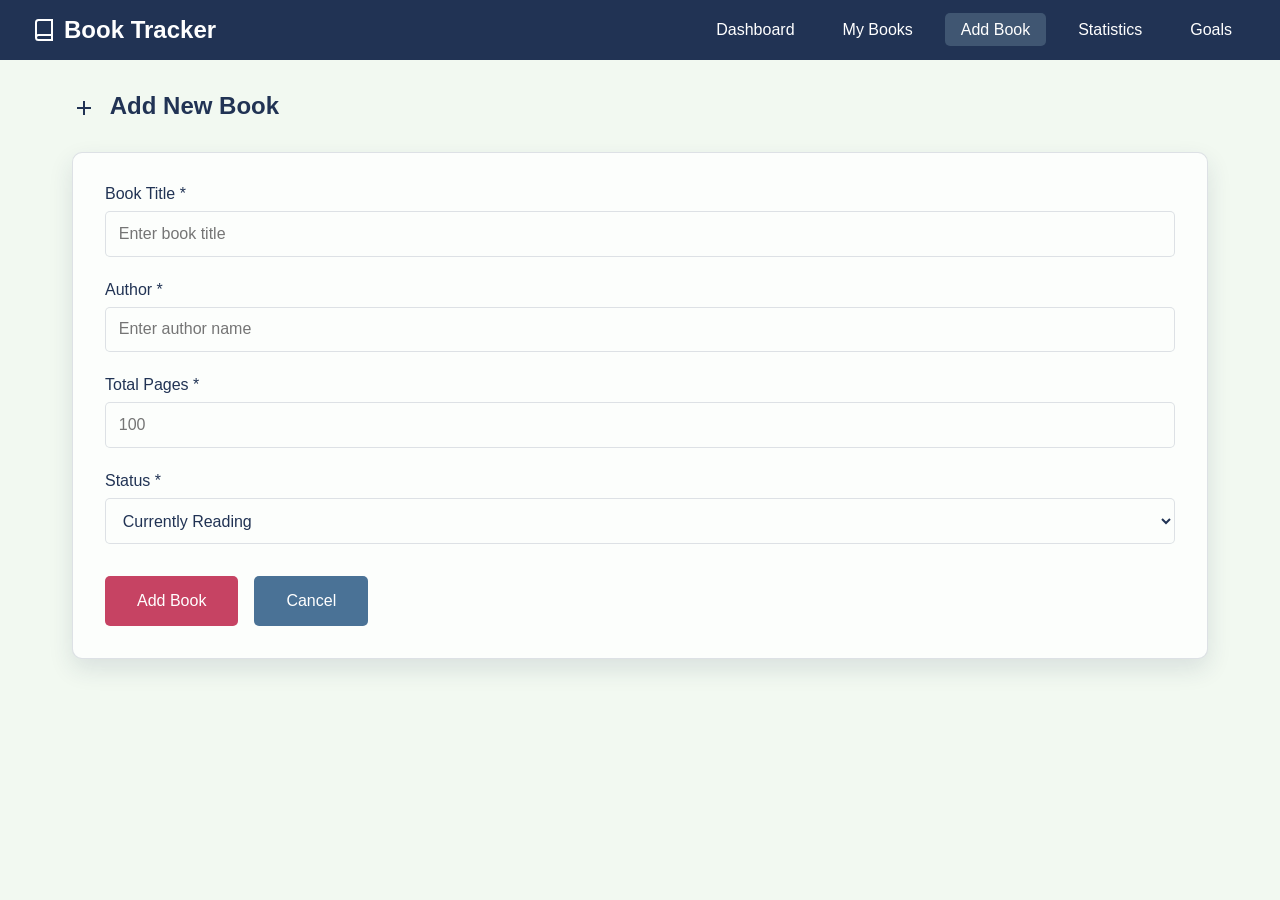
==== add-book.html @ fb0ed9f9 "Initial commit" ====
<!DOCTYPE html>
<html lang="en">
<head>
    <meta charset="UTF-8">
    <meta name="viewport" content="width=device-width, initial-scale=1.0">
    <title>Add Book - Book Tracker</title>
    <link rel="stylesheet" href="css/styles.css">
</head>
<body>
    <nav class="navbar">
        <h1>
            <svg class="icon" viewBox="0 0 24 24" fill="none" stroke="currentColor" stroke-width="2">
                <path d="M4 19.5A2.5 2.5 0 0 1 6.5 17H20"></path>
                <path d="M6.5 2H20v20H6.5A2.5 2.5 0 0 1 4 19.5v-15A2.5 2.5 0 0 1 6.5 2z"></path>
            </svg>
            Book Tracker
        </h1>
        <ul>
            <li><a href="index.html">Dashboard</a></li>
            <li><a href="books.html">My Books</a></li>
            <li><a href="add-book.html" class="active">Add Book</a></li>
            <li><a href="stats.html">Statistics</a></li>
            <li><a href="goals.html">Goals</a></li>
        </ul>
    </nav>

    <div class="container">
        <h2>
            <svg class="icon" viewBox="0 0 24 24" fill="none" stroke="currentColor" stroke-width="2">
                <line x1="12" y1="5" x2="12" y2="19"></line>
                <line x1="5" y1="12" x2="19" y2="12"></line>
            </svg>
            Add New Book
        </h2>
        
        <div class="section">
            <form id="addBookForm">
                <div class="form-group">
                    <label for="title">Book Title *</label>
                    <input type="text" id="title" required placeholder="Enter book title">
                </div>
                
                <div class="form-group">
                    <label for="author">Author *</label>
                    <input type="text" id="author" required placeholder="Enter author name">
                </div>
                
                <div class="form-group">
                    <label for="totalPages">Total Pages *</label>
                    <input type="number" id="totalPages" min="1" required placeholder="100">
                </div>
                
                <div class="form-group">
                    <label for="status">Status *</label>
                    <select id="status" required>
                        <option value="want">Want to Read</option>
                        <option value="reading" selected>Currently Reading</option>
                        <option value="finished">Finished</option>
                    </select>
                </div>
                
                <div class="form-actions">
                    <button type="submit" class="btn btn-primary">Add Book</button>
                    <a href="books.html" class="btn btn-secondary">Cancel</a>
                </div>
            </form>
        </div>
    </div>

    <script src="js/app.js"></script>
</body>
</html>
---- css/styles.css ----
:root {
    --bg-main: #F2F9F1;
    --bg-soft: #ABD1D9;
    --accent: #4A7296;
    --accent-strong: #213354;
    --accent-pop: #C64363;
    --surface: #FCFEFC;
    --surface-muted: #E7F2F4;
    --border-soft: rgba(33, 51, 84, 0.14);
    --shadow-soft: rgba(33, 51, 84, 0.12);
    --text-main: #213354;
    --text-muted: rgba(33, 51, 84, 0.72);
    --white: #FFFFFF;
}

* {
    margin: 0;
    padding: 0;
    box-sizing: border-box;
}

body {
    font-family: 'Segoe UI', Tahoma, Geneva, Verdana, sans-serif;
    background-color: var(--bg-main);
    color: var(--text-main);
}

.navbar {
    background-color: var(--accent-strong);
    color: var(--white);
    padding: 1rem 2rem;
    display: flex;
    justify-content: space-between;
    align-items: center;
    gap: 1rem;
    flex-wrap: wrap;
}

.navbar h1 {
    font-size: 1.5rem;
    display: flex;
    align-items: center;
}

.navbar ul {
    display: flex;
    flex-wrap: wrap;
    list-style: none;
    gap: 1rem;
}

.navbar a {
    color: var(--white);
    text-decoration: none;
    padding: 0.5rem 1rem;
    border-radius: 5px;
    transition: background-color 0.3s;
}

.navbar a:hover,
.navbar a.active {
    background-color: rgba(171, 209, 217, 0.22);
}

.container {
    max-width: 1200px;
    margin: 2rem auto;
    padding: 0 2rem;
}

h2 {
    margin-bottom: 2rem;
    color: var(--accent-strong);
}

.stats-grid {
    display: grid;
    grid-template-columns: repeat(auto-fit, minmax(200px, 1fr));
    gap: 1.5rem;
    margin-bottom: 2rem;
}

.stat-card {
    background: var(--surface);
    padding: 2rem;
    border-radius: 10px;
    border: 1px solid var(--border-soft);
    box-shadow: 0 10px 24px var(--shadow-soft);
    text-align: center;
}

.stat-card h3 {
    font-size: 2.5rem;
    color: var(--accent);
    margin-bottom: 0.5rem;
}

.stat-card p {
    color: var(--text-muted);
    font-size: 0.9rem;
}

.section {
    background: var(--surface);
    padding: 2rem;
    border-radius: 10px;
    border: 1px solid var(--border-soft);
    box-shadow: 0 10px 24px var(--shadow-soft);
    margin-bottom: 2rem;
}

.section h3 {
    margin-bottom: 1rem;
    color: var(--accent-strong);
}

.book-card {
    background: var(--surface-muted);
    padding: 1.5rem;
    border-radius: 8px;
    margin-bottom: 1rem;
    border-left: 4px solid var(--accent-pop);
}

.book-card h4 {
    color: var(--accent-strong);
    margin-bottom: 0.5rem;
}

.book-card p {
    color: var(--text-muted);
    font-size: 0.9rem;
    margin: 0.3rem 0;
}

.progress-bar {
    background: rgba(170, 179, 150, 0.28);
    height: 20px;
    border-radius: 10px;
    margin: 1rem 0;
    overflow: hidden;
}

.progress-fill {
    background: var(--accent);
    height: 100%;
    transition: width 0.3s;
}

.quick-actions {
    display: flex;
    flex-wrap: wrap;
    gap: 1rem;
    margin-top: 2rem;
}

.filter-buttons {
    display: flex;
    flex-wrap: wrap;
    gap: 0.75rem;
    margin-bottom: 1.5rem;
}

.btn {
    padding: 1rem 2rem;
    border: none;
    border-radius: 5px;
    text-decoration: none;
    cursor: pointer;
    font-size: 1rem;
    transition: transform 0.2s;
    display: inline-flex;
    align-items: center;
    justify-content: center;
}

.btn:hover {
    transform: translateY(-2px);
}

.btn-primary {
    background-color: var(--accent-pop);
    color: var(--white);
}

.btn-secondary {
    background-color: var(--accent);
    color: var(--white);
}

.form-group {
    margin-bottom: 1.5rem;
}

.form-group label {
    display: block;
    margin-bottom: 0.5rem;
    color: var(--accent-strong);
    font-weight: 500;
}

.form-group input,
.form-group select {
    width: 100%;
    padding: 0.8rem;
    border: 1px solid var(--border-soft);
    border-radius: 5px;
    font-size: 1rem;
    background: var(--surface);
    color: var(--text-main);
}

.form-group input:focus,
.form-group select:focus {
    outline: none;
    border-color: var(--accent);
    box-shadow: 0 0 0 3px rgba(171, 209, 217, 0.4);
}

.book-list {
    display: grid;
    gap: 1rem;
}

.book-item {
    background: var(--surface);
    padding: 1.5rem;
    border-radius: 8px;
    border: 1px solid var(--border-soft);
    box-shadow: 0 10px 24px var(--shadow-soft);
    display: flex;
    justify-content: space-between;
    align-items: center;
    gap: 1rem;
}

.book-info h4 {
    color: var(--accent-strong);
    margin-bottom: 0.5rem;
}

.book-info p {
    color: var(--text-muted);
    font-size: 0.9rem;
}

.book-actions {
    display: flex;
    flex-wrap: wrap;
    gap: 0.5rem;
}

.btn-small {
    padding: 0.5rem 1rem;
    font-size: 0.9rem;
}

.btn-danger {
    background-color: var(--accent-strong);
    color: var(--white);
}

.status-badge {
    display: inline-block;
    padding: 0.3rem 0.8rem;
    border-radius: 15px;
    font-size: 0.85rem;
    font-weight: 500;
}

.status-want {
    background-color: rgba(198, 67, 99, 0.14);
    color: var(--accent-pop);
}

.status-reading {
    background-color: var(--accent);
    color: var(--white);
}

.status-finished {
    background-color: var(--accent-strong);
    color: var(--white);
}

.icon {
    width: 24px;
    height: 24px;
    display: inline-block;
    vertical-align: middle;
    margin-right: 8px;
    flex-shrink: 0;
}

.icon-small {
    width: 18px;
    height: 18px;
    display: inline-block;
    vertical-align: middle;
    margin-right: 6px;
    flex-shrink: 0;
}

.stat-icon {
    width: 32px;
    height: 32px;
    margin-bottom: 12px;
    stroke: var(--accent);
}

h2 .icon,
h3 .icon-small {
    vertical-align: middle;
}

.btn .icon-small {
    margin-right: 6px;
}

label .icon-small {
    vertical-align: middle;
    margin-right: 4px;
}

.goal-card {
    background: var(--surface-muted);
    padding: 1.5rem;
    border-radius: 8px;
    margin-bottom: 1rem;
    border-left: 4px solid var(--accent-pop);
}

.goal-header {
    display: flex;
    justify-content: space-between;
    align-items: center;
    gap: 1rem;
    margin-bottom: 1rem;
    font-weight: 500;
}

.goal-percentage {
    font-size: 1.2rem;
    color: var(--accent-pop);
    font-weight: 600;
}

#goalsProgress h3 {
    margin-bottom: 1.5rem;
    display: flex;
    align-items: center;
}

#goalsProgress p {
    text-align: center;
    color: var(--text-muted);
}

#goalsProgress a {
    color: var(--accent-pop);
    text-decoration: none;
}

#goalsProgress a:hover {
    text-decoration: underline;
}

.info-text {
    color: var(--text-muted);
    margin-bottom: 2rem;
    padding: 1rem;
    background: var(--surface-muted);
    border-radius: 5px;
    border-left: 3px solid var(--accent-pop);
}

.form-group small {
    display: block;
    margin-top: 0.5rem;
    color: var(--text-muted);
    font-size: 0.85rem;
}

.form-actions {
    display: flex;
    flex-wrap: wrap;
    gap: 1rem;
    margin-top: 2rem;
}

.tips {
    background: rgba(171, 209, 217, 0.22);
    border-left: 4px solid var(--accent);
}

.tips h3 {
    color: var(--accent);
    margin-bottom: 1rem;
    display: flex;
    align-items: center;
}

.tips ul {
    list-style: disc;
    padding-left: 1.5rem;
}

.tips li {
    padding: 0.5rem 0;
}

@media (max-width: 768px) {
    .container {
        padding: 0 1rem;
    }

    .navbar {
        padding: 1rem;
        align-items: flex-start;
    }

    .book-item,
    .goal-header {
        flex-direction: column;
        align-items: flex-start;
    }

    .book-actions,
    .quick-actions,
    .form-actions {
        width: 100%;
    }

    .book-actions .btn,
    .quick-actions .btn,
    .form-actions .btn {
        width: 100%;
    }
}
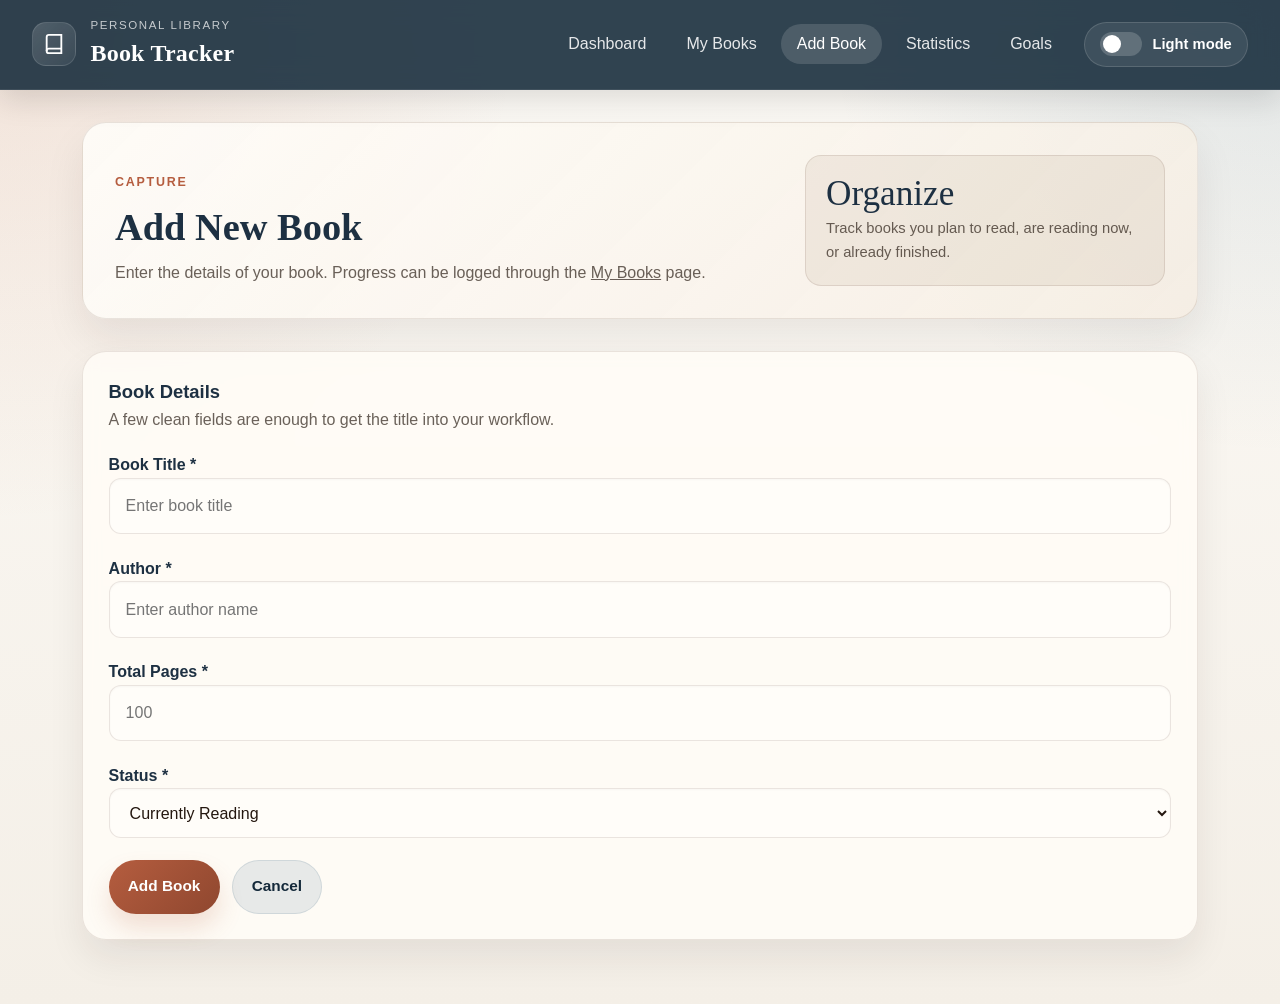
==== commit 4c17a389: ""done"" ====
--- a/add-book.html
+++ b/add-book.html
@@ -8,32 +8,53 @@
 </head>
 <body>
     <nav class="navbar">
-        <h1>
-            <svg class="icon" viewBox="0 0 24 24" fill="none" stroke="currentColor" stroke-width="2">
-                <path d="M4 19.5A2.5 2.5 0 0 1 6.5 17H20"></path>
-                <path d="M6.5 2H20v20H6.5A2.5 2.5 0 0 1 4 19.5v-15A2.5 2.5 0 0 1 6.5 2z"></path>
-            </svg>
-            Book Tracker
-        </h1>
-        <ul>
-            <li><a href="index.html">Dashboard</a></li>
-            <li><a href="books.html">My Books</a></li>
-            <li><a href="add-book.html" class="active">Add Book</a></li>
-            <li><a href="stats.html">Statistics</a></li>
-            <li><a href="goals.html">Goals</a></li>
-        </ul>
+        <div class="brand">
+            <div class="brand-mark">
+                <svg class="icon" viewBox="0 0 24 24" fill="none" stroke="currentColor" stroke-width="2">
+                    <path d="M4 19.5A2.5 2.5 0 0 1 6.5 17H20"></path>
+                    <path d="M6.5 2H20v20H6.5A2.5 2.5 0 0 1 4 19.5v-15A2.5 2.5 0 0 1 6.5 2z"></path>
+                </svg>
+            </div>
+            <div class="brand-copy">
+                <span class="brand-kicker">Personal Library</span>
+                <h1>Book Tracker</h1>
+            </div>
+        </div>
+        <div class="nav-actions">
+            <ul>
+                <li><a href="index.html">Dashboard</a></li>
+                <li><a href="books.html">My Books</a></li>
+                <li><a href="add-book.html" class="active">Add Book</a></li>
+                <li><a href="stats.html">Statistics</a></li>
+                <li><a href="goals.html">Goals</a></li>
+            </ul>
+            <button type="button" class="theme-toggle" id="themeToggle" aria-label="Toggle color theme">
+                <span class="theme-toggle-track" aria-hidden="true"><span class="theme-toggle-thumb"></span></span>
+                <span class="theme-toggle-label" data-theme-label>Light mode</span>
+            </button>
+        </div>
     </nav>
 
     <div class="container">
-        <h2>
-            <svg class="icon" viewBox="0 0 24 24" fill="none" stroke="currentColor" stroke-width="2">
-                <line x1="12" y1="5" x2="12" y2="19"></line>
-                <line x1="5" y1="12" x2="19" y2="12"></line>
-            </svg>
-            Add New Book
-        </h2>
-        
+        <section class="page-intro">
+            <div class="page-intro-copy">
+                <span class="eyebrow">Capture</span>
+                <h2>Add New Book</h2>
+                <p>Enter the details of your book. Progress can be logged through the <a href="books.html">My Books</a> page.
+            </div>
+            <div class="hero-panel">
+                <p class="hero-metric">Organize</p>
+                <p class="hero-metric-label">Track books you plan to read, are reading now, or already finished.</p>
+            </div>
+        </section>
+
         <div class="section">
+            <div class="section-header">
+                <div>
+                    <h3>Book Details</h3>
+                    <p class="section-subtitle">A few clean fields are enough to get the title into your workflow.</p>
+                </div>
+            </div>
             <form id="addBookForm">
                 <div class="form-group">
                     <label for="title">Book Title *</label>
--- a/css/styles.css
+++ b/css/styles.css
@@ -1,16 +1,53 @@
 :root {
-    --bg-main: #F2F9F1;
-    --bg-soft: #ABD1D9;
-    --accent: #4A7296;
-    --accent-strong: #213354;
-    --accent-pop: #C64363;
-    --surface: #FCFEFC;
-    --surface-muted: #E7F2F4;
-    --border-soft: rgba(33, 51, 84, 0.14);
-    --shadow-soft: rgba(33, 51, 84, 0.12);
-    --text-main: #213354;
-    --text-muted: rgba(33, 51, 84, 0.72);
-    --white: #FFFFFF;
+    color-scheme: light;
+    --bg-main: #f4efe7;
+    --bg-accent: radial-gradient(circle at top left, rgba(195, 119, 84, 0.18), transparent 32%), radial-gradient(circle at top right, rgba(33, 83, 115, 0.12), transparent 28%), linear-gradient(180deg, #fcfaf6 0%, #f4efe7 100%);
+    --surface: rgba(255, 252, 246, 0.88);
+    --surface-strong: #fffdf9;
+    --surface-muted: #f5ede2;
+    --surface-inset: rgba(124, 88, 60, 0.08);
+    --border-soft: rgba(81, 54, 38, 0.12);
+    --border-strong: rgba(81, 54, 38, 0.22);
+    --shadow-soft: rgba(43, 31, 22, 0.08);
+    --shadow-strong: rgba(43, 31, 22, 0.14);
+    --text-main: #24170f;
+    --text-muted: rgba(36, 23, 15, 0.68);
+    --heading: #1d3042;
+    --accent: #215373;
+    --accent-strong: #14293a;
+    --accent-pop: #b55d3f;
+    --accent-pop-strong: #8f472f;
+    --success: #2f6d55;
+    --warning: #9a6b17;
+    --white: #ffffff;
+    --focus-ring: rgba(33, 83, 115, 0.22);
+    --radius-lg: 24px;
+    --radius-md: 16px;
+    --radius-sm: 12px;
+}
+
+[data-theme="dark"] {
+    color-scheme: dark;
+    --bg-main: #10161d;
+    --bg-accent: radial-gradient(circle at top left, rgba(181, 93, 63, 0.22), transparent 28%), radial-gradient(circle at top right, rgba(78, 145, 188, 0.16), transparent 30%), linear-gradient(180deg, #141b23 0%, #0f151c 100%);
+    --surface: rgba(20, 27, 35, 0.9);
+    --surface-strong: #18212b;
+    --surface-muted: #111820;
+    --surface-inset: rgba(255, 255, 255, 0.05);
+    --border-soft: rgba(202, 221, 235, 0.1);
+    --border-strong: rgba(202, 221, 235, 0.18);
+    --shadow-soft: rgba(0, 0, 0, 0.28);
+    --shadow-strong: rgba(0, 0, 0, 0.36);
+    --text-main: #edf3f8;
+    --text-muted: rgba(237, 243, 248, 0.68);
+    --heading: #f8fbff;
+    --accent: #7bb8e2;
+    --accent-strong: #d9ebf8;
+    --accent-pop: #c86442;
+    --accent-pop-strong: #a14c30;
+    --success: #6dcc9d;
+    --warning: #e3b85b;
+    --focus-ring: rgba(123, 184, 226, 0.26);
 }
 
 * {
@@ -19,202 +56,461 @@
     box-sizing: border-box;
 }
 
+html {
+    scroll-behavior: smooth;
+}
+
 body {
-    font-family: 'Segoe UI', Tahoma, Geneva, Verdana, sans-serif;
+    min-height: 100vh;
+    font-family: "Segoe UI", "Helvetica Neue", Arial, sans-serif;
+    background: var(--bg-accent);
     background-color: var(--bg-main);
     color: var(--text-main);
+    line-height: 1.6;
+}
+
+a {
+    color: inherit;
+}
+
+button,
+input,
+select,
+textarea {
+    font: inherit;
+}
+
+button:focus-visible,
+a:focus-visible,
+input:focus-visible,
+select:focus-visible,
+textarea:focus-visible {
+    outline: 3px solid var(--focus-ring);
+    outline-offset: 2px;
 }
 
 .navbar {
-    background-color: var(--accent-strong);
+    position: sticky;
+    top: 0;
+    z-index: 20;
+    display: flex;
+    justify-content: space-between;
+    align-items: center;
+    gap: 1rem;
+    padding: 1rem 2rem;
+    background: rgba(20, 41, 58, 0.88);
+    backdrop-filter: blur(14px);
     color: var(--white);
-    padding: 1rem 2rem;
-    display: flex;
-    justify-content: space-between;
+    border-bottom: 1px solid rgba(255, 255, 255, 0.08);
+    box-shadow: 0 10px 30px rgba(0, 0, 0, 0.12);
+}
+
+.brand {
+    display: flex;
+    align-items: center;
+    gap: 0.9rem;
+}
+
+.brand-mark {
+    display: inline-flex;
+    align-items: center;
+    justify-content: center;
+    width: 44px;
+    height: 44px;
+    border-radius: 14px;
+    background: linear-gradient(135deg, rgba(255, 255, 255, 0.16), rgba(255, 255, 255, 0.06));
+    border: 1px solid rgba(255, 255, 255, 0.12);
+}
+
+.navbar h1 {
+    font-family: Georgia, "Times New Roman", serif;
+    font-size: 1.5rem;
+    font-weight: 700;
+    letter-spacing: 0.01em;
+    display: flex;
+    align-items: center;
+}
+
+.brand-copy {
+    display: flex;
+    flex-direction: column;
+}
+
+.brand-kicker {
+    font-size: 0.72rem;
+    letter-spacing: 0.14em;
+    text-transform: uppercase;
+    color: rgba(255, 255, 255, 0.72);
+}
+
+.nav-actions {
+    display: flex;
     align-items: center;
     gap: 1rem;
     flex-wrap: wrap;
-}
-
-.navbar h1 {
-    font-size: 1.5rem;
-    display: flex;
-    align-items: center;
+    justify-content: flex-end;
 }
 
 .navbar ul {
     display: flex;
     flex-wrap: wrap;
     list-style: none;
-    gap: 1rem;
+    gap: 0.5rem;
 }
 
 .navbar a {
-    color: var(--white);
+    color: rgba(255, 255, 255, 0.88);
     text-decoration: none;
-    padding: 0.5rem 1rem;
-    border-radius: 5px;
-    transition: background-color 0.3s;
+    padding: 0.7rem 1rem;
+    border-radius: 999px;
+    transition: background-color 0.2s ease, color 0.2s ease, transform 0.2s ease;
 }
 
 .navbar a:hover,
 .navbar a.active {
-    background-color: rgba(171, 209, 217, 0.22);
+    background-color: rgba(255, 255, 255, 0.14);
+    color: var(--white);
+}
+
+.theme-toggle {
+    display: inline-flex;
+    align-items: center;
+    gap: 0.65rem;
+    padding: 0.6rem 0.95rem;
+    border-radius: 999px;
+    border: 1px solid rgba(255, 255, 255, 0.14);
+    background: rgba(255, 255, 255, 0.08);
+    color: var(--white);
+    cursor: pointer;
+    transition: background-color 0.2s ease, transform 0.2s ease, border-color 0.2s ease;
+}
+
+.theme-toggle:hover {
+    transform: translateY(-1px);
+    background: rgba(255, 255, 255, 0.14);
+}
+
+.theme-toggle-track {
+    position: relative;
+    width: 42px;
+    height: 24px;
+    border-radius: 999px;
+    background: rgba(255, 255, 255, 0.18);
+}
+
+.theme-toggle-thumb {
+    position: absolute;
+    top: 3px;
+    left: 3px;
+    width: 18px;
+    height: 18px;
+    border-radius: 50%;
+    background: var(--white);
+    transition: transform 0.2s ease;
+}
+
+[data-theme="dark"] .theme-toggle-thumb {
+    transform: translateX(18px);
+}
+
+.theme-toggle-label {
+    font-size: 0.92rem;
+    font-weight: 600;
 }
 
 .container {
-    max-width: 1200px;
-    margin: 2rem auto;
-    padding: 0 2rem;
+    max-width: 1180px;
+    margin: 0 auto;
+    padding: 2rem;
+}
+
+.page-intro {
+    display: grid;
+    grid-template-columns: minmax(0, 1.7fr) minmax(240px, 360px);
+    justify-content: space-between;
+    align-items: end;
+    gap: 2rem;
+    padding: 2rem;
+    margin-bottom: 2rem;
+    border-radius: var(--radius-lg);
+    background: linear-gradient(135deg, rgba(255, 253, 249, 0.9), rgba(245, 237, 226, 0.86));
+    border: 1px solid var(--border-soft);
+    box-shadow: 0 20px 40px var(--shadow-soft);
+}
+
+[data-theme="dark"] .page-intro {
+    background: linear-gradient(135deg, rgba(24, 33, 43, 0.92), rgba(17, 24, 32, 0.88));
+}
+
+.page-intro-copy {
+    max-width: 680px;
+}
+
+.eyebrow {
+    display: inline-block;
+    margin-bottom: 0.8rem;
+    color: var(--accent-pop);
+    font-size: 0.78rem;
+    font-weight: 700;
+    letter-spacing: 0.14em;
+    text-transform: uppercase;
 }
 
 h2 {
+    margin-bottom: 0.75rem;
+    color: var(--heading);
+    font-family: Georgia, "Times New Roman", serif;
+    font-size: clamp(2rem, 3vw, 3rem);
+    line-height: 1.1;
+}
+
+.page-intro-copy p,
+.section-subtitle,
+.section-header p,
+.empty-state p,
+.info-text,
+.book-info p,
+.book-card p,
+.stat-card p,
+.form-group small,
+.sort-controls,
+.stat-trend,
+.hero-metric-label,
+.theme-hint,
+#goalsProgress p {
+    color: var(--text-muted);
+}
+
+.hero-panel {
+    min-width: 0;
+    width: 100%;
+    padding: 1.25rem;
+    border-radius: var(--radius-md);
+    background: var(--surface-inset);
+    border: 1px solid var(--border-soft);
+}
+
+.hero-metric {
+    font-size: 2.2rem;
+    line-height: 1;
+    color: var(--heading);
+    font-family: Georgia, "Times New Roman", serif;
+}
+
+.hero-metric-label {
+    margin-top: 0.4rem;
+    font-size: 0.92rem;
+}
+
+.hero-metric-note {
+    margin-top: 0.85rem;
+    font-size: 0.9rem;
+    color: var(--accent);
+    font-weight: 600;
+}
+
+.section {
+    background: var(--surface);
+    padding: 1.6rem;
+    border-radius: var(--radius-lg);
+    border: 1px solid var(--border-soft);
+    box-shadow: 0 18px 36px var(--shadow-soft);
     margin-bottom: 2rem;
-    color: var(--accent-strong);
+    backdrop-filter: blur(8px);
+}
+
+.section-header {
+    display: flex;
+    align-items: flex-start;
+    justify-content: space-between;
+    gap: 1rem;
+    margin-bottom: 1.25rem;
+}
+
+.section h3,
+#goalsProgress h3 {
+    display: flex;
+    align-items: center;
+    gap: 0.45rem;
+    color: var(--heading);
+    font-size: 1.15rem;
 }
 
 .stats-grid {
     display: grid;
-    grid-template-columns: repeat(auto-fit, minmax(200px, 1fr));
-    gap: 1.5rem;
-    margin-bottom: 2rem;
+    grid-template-columns: repeat(auto-fit, minmax(210px, 1fr));
+    gap: 1rem;
+}
+
+.container > .stats-grid {
+    margin-bottom: 1rem;
 }
 
 .stat-card {
-    background: var(--surface);
-    padding: 2rem;
-    border-radius: 10px;
+    padding: 1.4rem;
+    border-radius: var(--radius-md);
+    border: 1px solid var(--border-soft);
+    background: linear-gradient(180deg, var(--surface-strong), var(--surface));
+    box-shadow: inset 0 1px 0 rgba(255, 255, 255, 0.24);
+}
+
+.stat-card h3 {
+    margin: 0.8rem 0 0.2rem;
+    color: var(--heading);
+    font-size: 2.2rem;
+    line-height: 1;
+    font-family: Georgia, "Times New Roman", serif;
+}
+
+.stat-icon {
+    width: 36px;
+    height: 36px;
+    padding: 0.55rem;
+    border-radius: 12px;
+    background: rgba(33, 83, 115, 0.1);
+    stroke: var(--accent);
+}
+
+.stat-trend {
+    margin-top: 0.75rem;
+    font-size: 0.85rem;
+}
+
+.book-card,
+.goal-card {
+    background: linear-gradient(180deg, var(--surface-strong), var(--surface));
+    padding: 1.3rem;
+    border-radius: var(--radius-md);
+    margin-bottom: 1rem;
     border: 1px solid var(--border-soft);
     box-shadow: 0 10px 24px var(--shadow-soft);
-    text-align: center;
-}
-
-.stat-card h3 {
-    font-size: 2.5rem;
-    color: var(--accent);
-    margin-bottom: 0.5rem;
-}
-
-.stat-card p {
-    color: var(--text-muted);
-    font-size: 0.9rem;
-}
-
-.section {
-    background: var(--surface);
-    padding: 2rem;
-    border-radius: 10px;
-    border: 1px solid var(--border-soft);
-    box-shadow: 0 10px 24px var(--shadow-soft);
-    margin-bottom: 2rem;
-}
-
-.section h3 {
-    margin-bottom: 1rem;
-    color: var(--accent-strong);
-}
-
-.book-card {
-    background: var(--surface-muted);
-    padding: 1.5rem;
-    border-radius: 8px;
-    margin-bottom: 1rem;
-    border-left: 4px solid var(--accent-pop);
-}
-
-.book-card h4 {
-    color: var(--accent-strong);
-    margin-bottom: 0.5rem;
-}
-
-.book-card p {
-    color: var(--text-muted);
-    font-size: 0.9rem;
-    margin: 0.3rem 0;
+}
+
+.book-card h4,
+.book-info h4 {
+    color: var(--heading);
+    margin-bottom: 0.45rem;
+    font-size: 1.08rem;
 }
 
 .progress-bar {
-    background: rgba(170, 179, 150, 0.28);
-    height: 20px;
-    border-radius: 10px;
-    margin: 1rem 0;
+    background: var(--surface-inset);
+    height: 12px;
+    border-radius: 999px;
+    margin: 1rem 0 0.75rem;
     overflow: hidden;
 }
 
 .progress-fill {
-    background: var(--accent);
+    background: linear-gradient(90deg, var(--accent), var(--accent-pop));
     height: 100%;
-    transition: width 0.3s;
-}
-
-.quick-actions {
-    display: flex;
-    flex-wrap: wrap;
-    gap: 1rem;
-    margin-top: 2rem;
-}
-
-.filter-buttons {
+    border-radius: inherit;
+    transition: width 0.3s ease;
+}
+
+.quick-actions,
+.filter-buttons,
+.form-actions,
+.book-actions {
     display: flex;
     flex-wrap: wrap;
     gap: 0.75rem;
+}
+
+.filter-buttons {
+    margin-bottom: 1rem;
+}
+
+.sort-controls {
+    display: flex;
+    align-items: center;
+    gap: 0.75rem;
     margin-bottom: 1.5rem;
 }
 
+.sort-controls label,
+.form-group label,
+.meta-label,
+.notes-field {
+    color: var(--heading);
+    font-weight: 600;
+}
+
+.sort-controls select,
+.form-group input,
+.form-group select,
+.book-notes-input {
+    width: 100%;
+    padding: 0.9rem 1rem;
+    border: 1px solid var(--border-soft);
+    border-radius: var(--radius-sm);
+    background: var(--surface-strong);
+    color: var(--text-main);
+    box-shadow: inset 0 1px 2px rgba(0, 0, 0, 0.03);
+    transition: border-color 0.2s ease, box-shadow 0.2s ease, transform 0.2s ease;
+}
+
+.sort-controls select {
+    width: auto;
+    min-width: 190px;
+    max-height: fit-content;
+}
+
+.sort-controls select:focus,
+.form-group input:focus,
+.form-group select:focus,
+.book-notes-input:focus {
+    outline: none;
+    border-color: var(--accent);
+    box-shadow: 0 0 0 4px var(--focus-ring);
+}
+
 .btn {
-    padding: 1rem 2rem;
+    display: inline-flex;
+    align-items: center;
+    justify-content: center;
+    gap: 0.45rem;
+    padding: 0.85rem 1.2rem;
     border: none;
-    border-radius: 5px;
+    border-radius: 999px;
     text-decoration: none;
     cursor: pointer;
-    font-size: 1rem;
-    transition: transform 0.2s;
-    display: inline-flex;
-    align-items: center;
-    justify-content: center;
+    font-size: 0.96rem;
+    font-weight: 600;
+    transition: transform 0.2s ease, box-shadow 0.2s ease, background-color 0.2s ease;
 }
 
 .btn:hover {
-    transform: translateY(-2px);
+    transform: translateY(-1px);
 }
 
 .btn-primary {
-    background-color: var(--accent-pop);
+    background: linear-gradient(135deg, var(--accent-pop), var(--accent-pop-strong));
     color: var(--white);
+    box-shadow: 0 14px 24px rgba(181, 93, 63, 0.18);
 }
 
 .btn-secondary {
-    background-color: var(--accent);
-    color: var(--white);
-}
-
-.form-group {
-    margin-bottom: 1.5rem;
-}
-
-.form-group label {
-    display: block;
-    margin-bottom: 0.5rem;
+    background: rgba(33, 83, 115, 0.1);
     color: var(--accent-strong);
-    font-weight: 500;
-}
-
-.form-group input,
-.form-group select {
-    width: 100%;
-    padding: 0.8rem;
-    border: 1px solid var(--border-soft);
-    border-radius: 5px;
-    font-size: 1rem;
-    background: var(--surface);
-    color: var(--text-main);
-}
-
-.form-group input:focus,
-.form-group select:focus {
-    outline: none;
-    border-color: var(--accent);
-    box-shadow: 0 0 0 3px rgba(171, 209, 217, 0.4);
+    border: 1px solid rgba(33, 83, 115, 0.12);
+}
+
+[data-theme="dark"] .btn-secondary {
+    color: var(--accent-strong);
+    background: rgba(123, 184, 226, 0.12);
+    border-color: rgba(123, 184, 226, 0.16);
+}
+
+.btn-danger {
+    background: rgba(181, 93, 63, 0.12);
+    color: var(--accent-pop-strong);
+    border: 1px solid rgba(181, 93, 63, 0.18);
+}
+
+.btn-small {
+    padding: 0.65rem 1rem;
+    font-size: 0.9rem;
 }
 
 .book-list {
@@ -223,217 +519,227 @@
 }
 
 .book-item {
-    background: var(--surface);
-    padding: 1.5rem;
-    border-radius: 8px;
-    border: 1px solid var(--border-soft);
-    box-shadow: 0 10px 24px var(--shadow-soft);
+    background: linear-gradient(180deg, var(--surface-strong), var(--surface));
+    padding: 1.4rem;
+    border-radius: var(--radius-md);
+    border: 1px solid var(--border-soft);
+    box-shadow: 0 16px 30px var(--shadow-soft);
     display: flex;
     justify-content: space-between;
+    align-items: flex-start;
+    gap: 1.25rem;
+}
+
+.book-meta {
+    margin-top: 1rem;
+}
+
+.rating-row {
+    display: flex;
+    align-items: center;
+    flex-wrap: wrap;
+    gap: 0.6rem;
+    margin-bottom: 0.85rem;
+}
+
+.rating-stars {
+    display: inline-flex;
+    gap: 0.25rem;
+}
+
+.rating-star {
+    border: 1px solid var(--border-soft);
+    background: var(--surface-inset);
+    color: var(--text-muted);
+    cursor: pointer;
+    font-size: 1.25rem;
+    line-height: 1;
+    padding: 0.35rem 0.45rem;
+    border-radius: 999px;
+    transition: background-color 0.2s ease, color 0.2s ease, border-color 0.2s ease, transform 0.2s ease;
+}
+
+.rating-star:hover,
+.rating-star.is-active {
+    background: rgba(181, 93, 63, 0.12);
+    color: var(--accent-pop);
+    border-color: rgba(181, 93, 63, 0.22);
+    transform: translateY(-1px);
+}
+
+.book-notes-input {
+    min-height: 96px;
+    margin-top: 0.5rem;
+    resize: vertical;
+}
+
+.status-badge {
+    display: inline-flex;
+    align-items: center;
+    padding: 0.38rem 0.8rem;
+    border-radius: 999px;
+    font-size: 0.82rem;
+    font-weight: 700;
+    letter-spacing: 0.02em;
+    margin-top: 0.85rem;
+}
+
+.status-want {
+    background: rgba(181, 93, 63, 0.12);
+    color: var(--accent-pop);
+}
+
+.status-reading {
+    background: rgba(33, 83, 115, 0.12);
+    color: var(--accent);
+}
+
+.status-finished {
+    background: rgba(47, 109, 85, 0.14);
+    color: var(--success);
+}
+
+.goal-header {
+    display: flex;
+    justify-content: space-between;
     align-items: center;
     gap: 1rem;
-}
-
-.book-info h4 {
-    color: var(--accent-strong);
-    margin-bottom: 0.5rem;
-}
-
-.book-info p {
-    color: var(--text-muted);
-    font-size: 0.9rem;
-}
-
-.book-actions {
-    display: flex;
-    flex-wrap: wrap;
-    gap: 0.5rem;
-}
-
-.btn-small {
-    padding: 0.5rem 1rem;
-    font-size: 0.9rem;
-}
-
-.btn-danger {
-    background-color: var(--accent-strong);
-    color: var(--white);
-}
-
-.status-badge {
-    display: inline-block;
-    padding: 0.3rem 0.8rem;
-    border-radius: 15px;
-    font-size: 0.85rem;
+    margin-bottom: 1rem;
     font-weight: 500;
 }
 
-.status-want {
-    background-color: rgba(198, 67, 99, 0.14);
+.goal-percentage {
     color: var(--accent-pop);
-}
-
-.status-reading {
-    background-color: var(--accent);
-    color: var(--white);
-}
-
-.status-finished {
-    background-color: var(--accent-strong);
-    color: var(--white);
-}
-
-.icon {
-    width: 24px;
-    height: 24px;
+    font-weight: 700;
+}
+
+.form-group {
+    margin-bottom: 1.35rem;
+}
+
+.info-text {
+    margin-bottom: 1.6rem;
+    padding: 1rem 1.1rem;
+    background: var(--surface-muted);
+    border-radius: var(--radius-sm);
+    border: 1px solid var(--border-soft);
+}
+
+.tips {
+    background: linear-gradient(135deg, rgba(33, 83, 115, 0.08), rgba(181, 93, 63, 0.08));
+}
+
+.tips ul {
+    list-style: disc;
+    padding-left: 1.4rem;
+}
+
+.tips li {
+    padding: 0.35rem 0;
+}
+
+.empty-state {
+    text-align: center;
+    padding: 2rem 1rem;
+    border: 1px dashed var(--border-strong);
+    border-radius: var(--radius-md);
+    background: var(--surface-muted);
+}
+
+.empty-state-title {
+    color: var(--heading);
+    margin-bottom: 0.45rem;
+    font-size: 1.05rem;
+    font-weight: 700;
+}
+
+.empty-state .btn {
+    margin-top: 1rem;
+}
+
+.icon,
+.icon-small {
     display: inline-block;
     vertical-align: middle;
-    margin-right: 8px;
     flex-shrink: 0;
+}
+
+.icon {
+    width: 22px;
+    height: 22px;
 }
 
 .icon-small {
     width: 18px;
     height: 18px;
-    display: inline-block;
-    vertical-align: middle;
-    margin-right: 6px;
-    flex-shrink: 0;
-}
-
-.stat-icon {
-    width: 32px;
-    height: 32px;
-    margin-bottom: 12px;
-    stroke: var(--accent);
-}
-
-h2 .icon,
-h3 .icon-small {
-    vertical-align: middle;
-}
-
-.btn .icon-small {
-    margin-right: 6px;
-}
-
-label .icon-small {
-    vertical-align: middle;
-    margin-right: 4px;
-}
-
-.goal-card {
-    background: var(--surface-muted);
-    padding: 1.5rem;
-    border-radius: 8px;
-    margin-bottom: 1rem;
-    border-left: 4px solid var(--accent-pop);
-}
-
-.goal-header {
-    display: flex;
-    justify-content: space-between;
-    align-items: center;
-    gap: 1rem;
-    margin-bottom: 1rem;
-    font-weight: 500;
-}
-
-.goal-percentage {
-    font-size: 1.2rem;
-    color: var(--accent-pop);
-    font-weight: 600;
-}
-
-#goalsProgress h3 {
-    margin-bottom: 1.5rem;
-    display: flex;
-    align-items: center;
-}
-
-#goalsProgress p {
-    text-align: center;
-    color: var(--text-muted);
-}
-
-#goalsProgress a {
-    color: var(--accent-pop);
-    text-decoration: none;
-}
-
-#goalsProgress a:hover {
-    text-decoration: underline;
-}
-
-.info-text {
-    color: var(--text-muted);
-    margin-bottom: 2rem;
-    padding: 1rem;
-    background: var(--surface-muted);
-    border-radius: 5px;
-    border-left: 3px solid var(--accent-pop);
-}
-
-.form-group small {
-    display: block;
-    margin-top: 0.5rem;
-    color: var(--text-muted);
-    font-size: 0.85rem;
-}
-
-.form-actions {
-    display: flex;
-    flex-wrap: wrap;
-    gap: 1rem;
-    margin-top: 2rem;
-}
-
-.tips {
-    background: rgba(171, 209, 217, 0.22);
-    border-left: 4px solid var(--accent);
-}
-
-.tips h3 {
-    color: var(--accent);
-    margin-bottom: 1rem;
-    display: flex;
-    align-items: center;
-}
-
-.tips ul {
-    list-style: disc;
-    padding-left: 1.5rem;
-}
-
-.tips li {
-    padding: 0.5rem 0;
+}
+
+.sr-only {
+    position: absolute;
+    width: 1px;
+    height: 1px;
+    padding: 0;
+    margin: -1px;
+    overflow: hidden;
+    clip: rect(0, 0, 0, 0);
+    white-space: nowrap;
+    border: 0;
+}
+
+@media (max-width: 560px) {
+    .navbar,
+    .page-intro {
+        padding: 1rem 1.25rem;
+    }
+
+    .navbar {
+        align-items: flex-start;
+    }
+
+    .container {
+        padding: 1.25rem;
+    }
+
+    .page-intro {
+        grid-template-columns: 1fr;
+        align-items: stretch;
+    }
+
+    .hero-panel {
+        max-width: none;
+    }
 }
 
 @media (max-width: 768px) {
-    .container {
-        padding: 0 1rem;
-    }
-
-    .navbar {
-        padding: 1rem;
-        align-items: flex-start;
-    }
-
     .book-item,
-    .goal-header {
+    .goal-header,
+    .section-header,
+    .nav-actions {
         flex-direction: column;
         align-items: flex-start;
     }
 
+    .quick-actions,
+    .form-actions,
     .book-actions,
-    .quick-actions,
-    .form-actions {
+    .filter-buttons {
         width: 100%;
     }
 
     .book-actions .btn,
     .quick-actions .btn,
-    .form-actions .btn {
+    .form-actions .btn,
+    .filter-buttons .btn,
+    .theme-toggle {
         width: 100%;
     }
-}
+
+    .sort-controls {
+        flex-direction: column;
+        align-items: stretch;
+    }
+
+    .sort-controls select {
+        width: 100%;
+    }
+}
